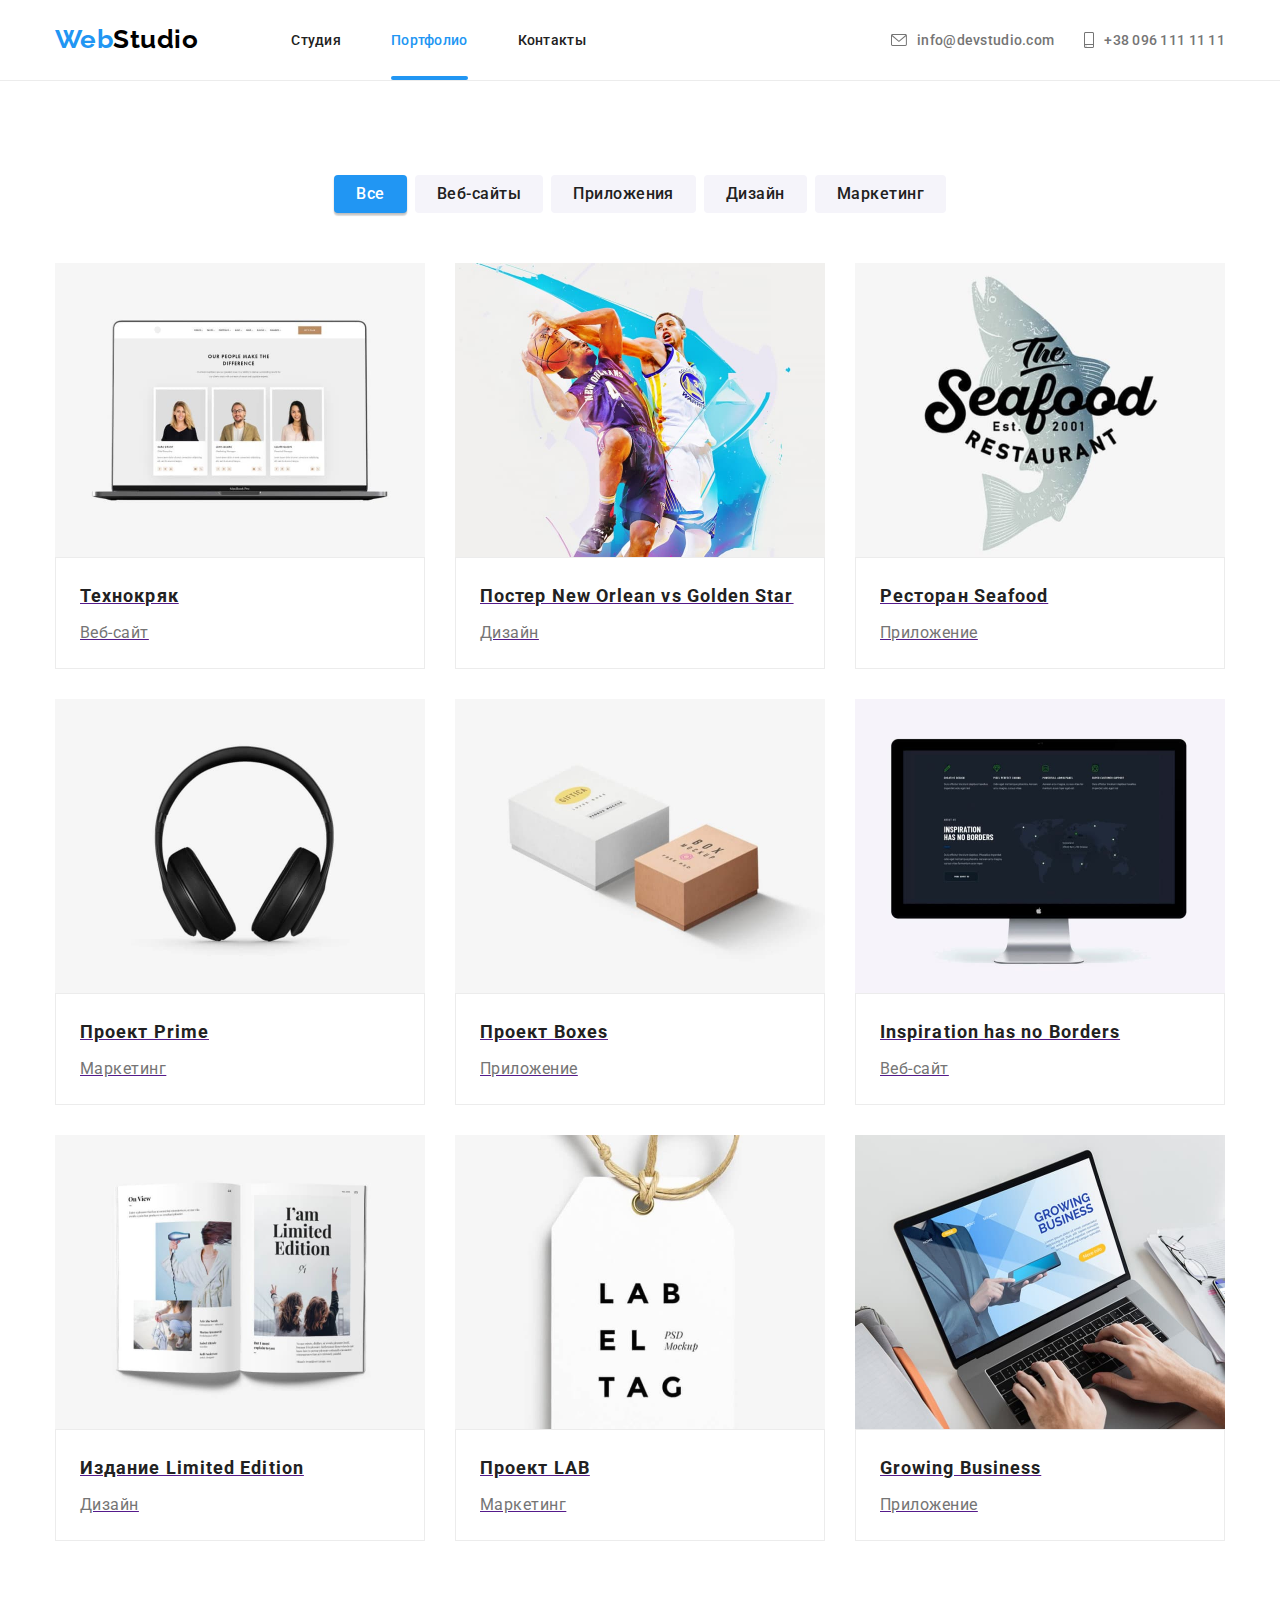
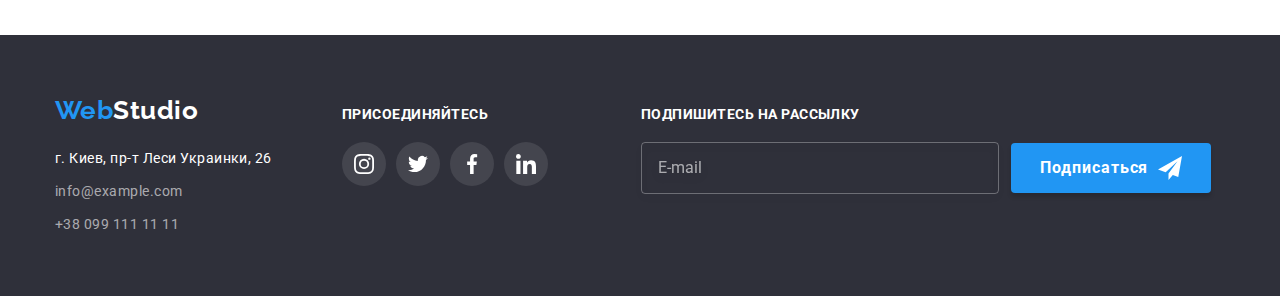
==== portfolio.html @ 633beff5 "HW7" ====
<!DOCTYPE html>
<html lang="ru">
  <head>
    <meta charset="UTF-8" />
    <meta http-equiv="X-UA-Compatible" content="IE=edge" />
    <meta name="viewport" content="width=device-width, initial-scale=1.0" />
    <title>Портфолио</title>
    <link rel="preconnect" href="https://fonts.googleapis.com" />
    <link rel="preconnect" href="https://fonts.gstatic.com" crossorigin />
    <link
      href="https://fonts.googleapis.com/css2?family=Raleway:wght@700&family=Roboto:wght@400;500;700;900&display=swap"
      rel="stylesheet"
    />
    <!-- <link
      rel="stylesheet"
      href="https://cdnjs.cloudflare.com/ajax/libs/modern-normalize/1.1.0/modern-normalize.min.css"
    /> -->
    <link rel="stylesheet" href="./css/portfolio.min.css" />
  </head>
  <body>
    <!-- Logo + Navigate + Contacts-->
    <header class="header">
      <div class="container header__container">
        <a class="logo header__logo" href="./index.html"
          ><span class="logo__label">Web</span
          ><span class="logo__label logo__label--black-theme">Studio</span></a
        >
        <nav class="nav">
          <ul class="nav__list">
            <li class="nav__item">
              <a class="nav__link" href="./index.html">Студия</a>
            </li>
            <li class="nav__item">
              <a class="nav__link nav__link--current" href="./portfolio.html">Портфолио</a>
            </li>
            <li class="nav__item">
              <a class="nav__link" href="">Контакты</a>
            </li>
          </ul>
        </nav>
        <ul class="header-contacts">
          <li class="header-contacts__item">
            <a class="header-contacts__link" href="mailto:info@devstudio.com"
              ><svg class="header-contacts__icon" width="16" height="12">
                <use href="./images/icons.svg#icon-envelope"></use>
              </svg>
              info@devstudio.com</a
            >
          </li>
          <li class="header-contacts__item">
            <a class="header-contacts__link" href="tel:+380961111111"
              ><svg class="header-contacts__icon" width="10" height="16">
                <use href="./images/icons.svg#icon-smartphone"></use></svg
              >+38 096 111 11 11</a
            >
          </li>
        </ul>
      </div>
    </header>
    <!-- Main content -->
    <main>
      <section class="section">
        <div class="container">
          <ul class="site-nav">
            <li>
              <button type="button" class="site-nav__button site-nav__button--active">Все</button>
            </li>
            <li>
              <button type="button" class="site-nav__button">Веб-сайты</button>
            </li>
            <li>
              <button type="button" class="site-nav__button">Приложения</button>
            </li>
            <li>
              <button type="button" class="site-nav__button">Дизайн</button>
            </li>
            <li>
              <button type="button" class="site-nav__button">Маркетинг</button>
            </li>
          </ul>
          <h1 class="title visually-hidden">Наши проекты</h1>
          <ul class="project">
            <li class="project__item">
              <a href="" class="link">
                <div class="project__box">
                  <img
                    class="project__img"
                    src="./images/portfolio1.jpg"
                    alt="Технокряк"
                    width="370"
                  />
                  <div class="project__overlay">
                    <p class="project__overlay-text">
                      Ресурс предлагает комплексные предложения с разным уровнем функционала и
                      сервисов. Все это позволит&nbsp;посетителю получить исчерпывающие сведения
                      о&nbsp;компании&nbsp;или&nbsp;частном лице.
                    </p>
                  </div>
                </div>
                <div class="project__container">
                  <h2 class="project__title">Технокряк</h2>
                  <p class="project__text">Веб-сайт</p>
                </div>
              </a>
            </li>
            <li class="project__item">
              <a href="" class="link">
                <div class="project__box">
                  <img
                    class="project__img"
                    src="./images/portfolio2.jpg"
                    alt="New Orlean vs Golden Star"
                    width="370"
                  />
                  <div class="project__overlay">
                    <p class="project__overlay-text">
                      Ресурс предлагает комплексные предложения с разным уровнем функционала и
                      сервисов. Все это позволит&nbsp;посетителю получить исчерпывающие сведения
                      о&nbsp;компании&nbsp;или&nbsp;частном лице.
                    </p>
                  </div>
                </div>
                <div class="project__container">
                  <h2 class="project__title">Постер New Orlean vs Golden Star</h2>
                  <p class="project__text">Дизайн</p>
                </div>
              </a>
            </li>
            <li class="project__item">
              <a href="" class="link">
                <div class="project__box">
                  <img
                    class="project__img"
                    src="./images/portfolio3.jpg"
                    alt="Ресторан Seafood"
                    width="370"
                  />
                  <div class="project__overlay">
                    <p class="project__overlay-text">
                      Ресурс предлагает комплексные предложения с разным уровнем функционала и
                      сервисов. Все это позволит&nbsp;посетителю получить исчерпывающие сведения
                      о&nbsp;компании&nbsp;или&nbsp;частном лице.
                    </p>
                  </div>
                </div>
                <div class="project__container">
                  <h2 class="project__title">Ресторан Seafood</h2>
                  <p class="project__text">Приложение</p>
                </div>
              </a>
            </li>
            <li class="project__item">
              <a href="" class="link">
                <div class="project__box">
                  <img
                    class="project__img"
                    src="./images/portfolio4.jpg"
                    alt="Проект Prime"
                    width="370"
                  />
                  <div class="project__overlay">
                    <p class="project__overlay-text">
                      Ресурс предлагает комплексные предложения с разным уровнем функционала и
                      сервисов. Все это позволит&nbsp;посетителю получить исчерпывающие сведения
                      о&nbsp;компании&nbsp;или&nbsp;частном лице.
                    </p>
                  </div>
                </div>
                <div class="project__container">
                  <h2 class="project__title">Проект Prime</h2>
                  <p class="project__text">Маркетинг</p>
                </div>
              </a>
            </li>
            <li class="project__item">
              <a href="" class="link">
                <div class="project__box">
                  <img
                    class="project__img"
                    src="./images/portfolio5.jpg"
                    alt="Проект Boxes"
                    width="370"
                  />
                  <div class="project__overlay">
                    <p class="project__overlay-text">
                      Ресурс предлагает комплексные предложения с разным уровнем функционала и
                      сервисов. Все это позволит&nbsp;посетителю получить исчерпывающие сведения
                      о&nbsp;компании&nbsp;или&nbsp;частном лице.
                    </p>
                  </div>
                </div>
                <div class="project__container">
                  <h2 class="project__title">Проект Boxes</h2>
                  <p class="project__text">Приложение</p>
                </div>
              </a>
            </li>
            <li class="project__item">
              <a href="" class="link">
                <div class="project__box">
                  <img
                    class="project__img"
                    src="./images/portfolio6.jpg"
                    alt="Вдохновение не имеет границ"
                    width="370"
                  />
                  <div class="project__overlay">
                    <p class="project__overlay-text">
                      Ресурс предлагает комплексные предложения с разным уровнем функционала и
                      сервисов. Все это позволит&nbsp;посетителю получить исчерпывающие сведения
                      о&nbsp;компании&nbsp;или&nbsp;частном лице.
                    </p>
                  </div>
                </div>
                <div class="project__container">
                  <h2 class="project__title">Inspiration has no Borders</h2>
                  <p class="project__text">Веб-сайт</p>
                </div>
              </a>
            </li>
            <li class="project__item">
              <a href="" class="link">
                <div class="project__box">
                  <img
                    class="project__img"
                    src="./images/portfolio7.jpg"
                    alt="Издание Limited Edition"
                    width="370"
                  />
                  <div class="project__overlay">
                    <p class="project__overlay-text">
                      Ресурс предлагает комплексные предложения с разным уровнем функционала и
                      сервисов. Все это позволит&nbsp;посетителю получить исчерпывающие сведения
                      о&nbsp;компании&nbsp;или&nbsp;частном лице.
                    </p>
                  </div>
                </div>
                <div class="project__container">
                  <h2 class="project__title">Издание Limited Edition</h2>
                  <p class="project__text">Дизайн</p>
                </div>
              </a>
            </li>
            <li class="project__item">
              <a href="" class="link">
                <div class="project__box">
                  <img
                    class="project__img"
                    src="./images/portfolio8.jpg"
                    alt="Проект LAB"
                    width="370"
                  />
                  <div class="project__overlay">
                    <p class="project__overlay-text">
                      Ресурс предлагает комплексные предложения с разным уровнем функционала и
                      сервисов. Все это позволит&nbsp;посетителю получить исчерпывающие сведения
                      о&nbsp;компании&nbsp;или&nbsp;частном лице.
                    </p>
                  </div>
                </div>
                <div class="project__container">
                  <h2 class="project__title">Проект LAB</h2>
                  <p class="project__text">Маркетинг</p>
                </div>
              </a>
            </li>
            <li class="project__item">
              <a href="" class="link">
                <div class="project__box">
                  <img
                    class="project__img"
                    src="./images/portfolio9.jpg"
                    alt="Растущий бизнес"
                    width="370"
                  />
                  <div class="project__overlay">
                    <p class="project__overlay-text">
                      Ресурс предлагает комплексные предложения с разным уровнем функционала и
                      сервисов. Все это позволит&nbsp;посетителю получить исчерпывающие сведения
                      о&nbsp;компании&nbsp;или&nbsp;частном лице.
                    </p>
                  </div>
                </div>
                <div class="project__container">
                  <h2 class="project__title">Growing Business</h2>
                  <p class="project__text">Приложение</p>
                </div>
              </a>
            </li>
          </ul>
        </div>
      </section>
    </main>
    <!-- Footer -->
    <footer class="footer">
      <div class="container footer__container">
        <div class="footer-contacts">
          <a class="logo footer__logo" href="./index.html"
            ><span class="logo__label">Web</span
            ><span class="logo__label logo__label--white-theme">Studio</span></a
          >
          <address class="address">
            <p class="address__post">г. Киев, пр-т Леси Украинки, 26</p>
            <a class="address__email" href="mailto:info@example.com">info@example.com</a>
            <a class="address__tel" href="tel:+380991111111">+38 099 111 11 11</a>
          </address>
        </div>
        <div class="subscribe">
          <strong class="footer-join-title">присоединяйтесь</strong>
          <ul class="socials-list">
            <li class="socials-list__item">
              <a
                class="socials-list__link socials-list__link--gray"
                href=""
                target="_blank"
                rel="noopener noreferrer"
              >
                <svg class="socials-list__icon socials-list__icon--white" width="20" height="20">
                  <use href="./images/icons.svg#icon-instagram"></use>
                </svg>
              </a>
            </li>
            <li class="socials-list__item">
              <a
                class="socials-list__link socials-list__link--gray"
                href=""
                target="_blank"
                rel="noopener noreferrer"
              >
                <svg class="socials-list__icon socials-list__icon--white" width="20" height="20">
                  <use href="./images/icons.svg#icon-twitter"></use>
                </svg>
              </a>
            </li>
            <li class="socials-list__item">
              <a
                class="socials-list__link socials-list__link--gray"
                href=""
                target="_blank"
                rel="noopener noreferrer"
              >
                <svg class="socials-list__icon socials-list__icon--white" width="20" height="20">
                  <use href="./images/icons.svg#icon-facebook"></use>
                </svg>
              </a>
            </li>
            <li class="socials-list__item">
              <a
                class="socials-list__link socials-list__link--gray"
                href=""
                target="_blank"
                rel="noopener noreferrer"
              >
                <svg class="socials-list__icon socials-list__icon--white" width="20" height="20">
                  <use href="./images/icons.svg#icon-linkedin"></use>
                </svg>
              </a>
            </li>
          </ul>
        </div>
        <div class="subscription">
          <strong class="footer-join-title">Подпишитесь на рассылку</strong>
          <form class="join-form">
            <div class="join-form__box">
              <label class="visually-hidden" for="email">Почта</label>
              <input
                class="join-form__input"
                type="email"
                name="email"
                id="email"
                placeholder="E-mail"
              />
              <button class="join-form__button" type="submit">
                Подписаться
                <svg class="join-form__icon" width="24" height="24">
                  <use href="./images/icons.svg#icon-send"></use>
                </svg>
              </button>
            </div>
          </form>
        </div>
      </div>
    </footer>
  </body>
</html>
---- css/portfolio.min.css ----
.visually-hidden{position:absolute;white-space:nowrap;width:1px;height:1px;overflow:hidden;border:0;padding:0;clip:rect(0 0 0 0);-webkit-clip-path:inset(50%);clip-path:inset(50%);margin:-1px}.join-form__button{min-width:200px;min-height:50px;border-radius:4px;background-color:#2196f3;-webkit-box-shadow:0px 4px 4px rgba(0,0,0,.15);box-shadow:0px 4px 4px rgba(0,0,0,.15);border:none;cursor:pointer;font-family:inherit;font-weight:700;font-size:16px;line-height:1.875;letter-spacing:.06em;color:#fff;text-align:center;-webkit-transition:background-color 250ms cubic-bezier(0.4, 0, 0.2, 1);transition:background-color 250ms cubic-bezier(0.4, 0, 0.2, 1)}.join-form__button:hover,.join-form__button:focus{background-color:#188ce8}.project,.site-nav,.header-contacts,.nav__list,.socials-list{list-style:none;display:-webkit-box;display:-ms-flexbox;display:flex}.address__tel,.address__email,.header-contacts__link,.nav__link,.socials-list__link{text-decoration:none;display:block;color:inherit}.project__img{display:block}/*! modern-normalize v1.1.0 | MIT License | https://github.com/sindresorhus/modern-normalize */*,::before,::after{-webkit-box-sizing:border-box;box-sizing:border-box}html{line-height:1.15;-webkit-text-size-adjust:100%;-moz-tab-size:4;-o-tab-size:4;tab-size:4}body{margin:0;font-family:system-ui,-apple-system,"Segoe UI",Roboto,Helvetica,Arial,sans-serif,"Apple Color Emoji","Segoe UI Emoji"}hr{height:0;color:inherit}abbr[title]{-webkit-text-decoration:underline dotted;text-decoration:underline dotted}b,strong{font-weight:bolder}code,kbd,samp,pre{font-family:ui-monospace,SFMono-Regular,Consolas,"Liberation Mono",Menlo,monospace;font-size:1em}small{font-size:80%}sub,sup{font-size:75%;line-height:0;position:relative;vertical-align:baseline}sub{bottom:-0.25em}sup{top:-0.5em}table{text-indent:0;border-color:inherit}button,input,optgroup,select,textarea{font-family:inherit;font-size:100%;line-height:1.15;margin:0}button,select{text-transform:none}button,[type=button],[type=reset],[type=submit]{-webkit-appearance:button}::-moz-focus-inner{border-style:none;padding:0}:-moz-focusring{outline:1px dotted ButtonText}:-moz-ui-invalid{box-shadow:none}legend{padding:0}progress{vertical-align:baseline}::-webkit-inner-spin-button,::-webkit-outer-spin-button{height:auto}[type=search]{-webkit-appearance:textfield;outline-offset:-2px}::-webkit-search-decoration{-webkit-appearance:none}::-webkit-file-upload-button{-webkit-appearance:button;font:inherit}summary{display:list-item}body{font-family:"Roboto",sans-serif;color:#757575;background-color:#fff;letter-spacing:.03em}.section{padding-top:94px;padding-bottom:94px}.section-title{margin-bottom:50px;font-weight:700;font-size:36px;line-height:1.1666666667;color:#212121;text-align:center}.no-scroll{overflow:hidden}.container{width:1200px;padding-left:15px;padding-right:15px;margin-left:auto;margin-right:auto}h1,h2,h3,h4,h5,h6,p,ul{margin:0;padding:0}.logo{text-decoration:none;font-family:"Raleway";font-weight:700;font-size:26px;line-height:1.1923076923}.header__logo{display:block;margin-right:93px;padding-top:24px;padding-bottom:25px}.logo__label{color:#2196f3}.logo__label--black-theme{color:#000}.logo__label--white-theme{color:#fff}.footer__logo{display:inline-block;margin-bottom:20px}.socials-list{gap:10px}.socials-list__item{cursor:pointer;-ms-flex-preferred-size:calc((100% - 30px)/4);flex-basis:calc((100% - 30px)/4)}.socials-list__link{height:44px;width:44px;display:-webkit-inline-box;display:-ms-inline-flexbox;display:inline-flex;-webkit-box-align:center;-ms-flex-align:center;align-items:center;-webkit-box-pack:center;-ms-flex-pack:center;justify-content:center;border-radius:50%;-webkit-transition:background-color 250ms cubic-bezier(0.4, 0, 0.2, 1);transition:background-color 250ms cubic-bezier(0.4, 0, 0.2, 1)}.socials-list__link--gray{background-color:rgba(255,255,255,.1)}.socials-list__link:hover,.socials-list__link:focus{background-color:#2196f3}.socials-list__icon{-webkit-transition:color 250ms cubic-bezier(0.4, 0, 0.2, 1);transition:color 250ms cubic-bezier(0.4, 0, 0.2, 1)}.socials-list__icon--grey{fill:#afb1b8}.socials-list__icon--white{fill:#fff}.socials-list__link:hover .socials-list__icon,.socials-list__link:focus .socials-list__icon{fill:#fff}.header{border-bottom:1px solid #ececec}.header__container{display:-webkit-box;display:-ms-flexbox;display:flex;-webkit-box-align:center;-ms-flex-align:center;align-items:center}.header-cont-list{display:-webkit-box;display:-ms-flexbox;display:flex;-webkit-box-align:center;-ms-flex-align:center;align-items:center}.nav,.header-contacts{-webkit-box-align:center;-ms-flex-align:center;align-items:center}.nav__list{-ms-flex-wrap:wrap;flex-wrap:wrap;gap:50px}.header-contacts{margin-left:auto;-ms-flex-wrap:wrap;flex-wrap:wrap;gap:30px}.nav__link{padding-top:32px;padding-bottom:32px;font-weight:500;font-size:14px;line-height:1.1428571429;letter-spacing:.02em;color:#212121;-webkit-transition:color 250ms cubic-bezier(0.4, 0, 0.2, 1);transition:color 250ms cubic-bezier(0.4, 0, 0.2, 1)}.nav__link:hover,.nav__link:focus{color:#2196f3}.nav__link--current{position:relative;color:#2196f3}.nav__link--current::after{position:absolute;left:0;bottom:0;content:"";display:block;width:100%;height:4px;border-radius:2px;background-color:#2196f3}.header-contacts__link{display:-webkit-inline-box;display:-ms-inline-flexbox;display:inline-flex;-webkit-box-align:center;-ms-flex-align:center;align-items:center;padding-top:32px;padding-bottom:32px;font-weight:500;font-size:14px;line-height:1.1428571429;letter-spacing:.02em;color:#757575;-webkit-transition:color 250ms cubic-bezier(0.4, 0, 0.2, 1);transition:color 250ms cubic-bezier(0.4, 0, 0.2, 1)}.header-contacts__link:hover,.header-contacts__link:focus{color:#2196f3}.header-contacts__icon{fill:currentColor;margin-right:10px}.site-nav{margin-bottom:50px;-webkit-box-pack:center;-ms-flex-pack:center;justify-content:center;-ms-flex-wrap:wrap;flex-wrap:wrap;gap:8px}.site-nav__button{background-color:#f5f4fa;color:#212121;border-radius:4px;font-family:inherit;cursor:pointer;display:inline-block;border-radius:4px;padding:6px 22px;min-width:73px;border:none;font-style:normal;font-weight:500;font-size:16px;line-height:1.625;letter-spacing:.03em;text-align:center;-webkit-transition:color 250ms cubic-bezier(0.4, 0, 0.2, 1),background-color 250ms cubic-bezier(0.4, 0, 0.2, 1),-webkit-box-shadow 250ms cubic-bezier(0.4, 0, 0.2, 1);transition:color 250ms cubic-bezier(0.4, 0, 0.2, 1),background-color 250ms cubic-bezier(0.4, 0, 0.2, 1),-webkit-box-shadow 250ms cubic-bezier(0.4, 0, 0.2, 1);transition:color 250ms cubic-bezier(0.4, 0, 0.2, 1),background-color 250ms cubic-bezier(0.4, 0, 0.2, 1),box-shadow 250ms cubic-bezier(0.4, 0, 0.2, 1);transition:color 250ms cubic-bezier(0.4, 0, 0.2, 1),background-color 250ms cubic-bezier(0.4, 0, 0.2, 1),box-shadow 250ms cubic-bezier(0.4, 0, 0.2, 1),-webkit-box-shadow 250ms cubic-bezier(0.4, 0, 0.2, 1)}.site-nav__button:hover,.site-nav__button:focus,.site-nav__button--active{background-color:#2196f3;color:#fff;-webkit-box-shadow:0px 3px 1px rgba(0,0,0,.1),0px 1px 2px rgba(0,0,0,.08),0px 2px 2px rgba(0,0,0,.12);box-shadow:0px 3px 1px rgba(0,0,0,.1),0px 1px 2px rgba(0,0,0,.08),0px 2px 2px rgba(0,0,0,.12);border-radius:4px}.project{-ms-flex-wrap:wrap;flex-wrap:wrap;gap:30px}.project__item{-ms-flex-preferred-size:calc((100% - 60px)/3);flex-basis:calc((100% - 60px)/3);-webkit-transition:-webkit-box-shadow 250ms cubic-bezier(0.4, 0, 0.2, 1);transition:-webkit-box-shadow 250ms cubic-bezier(0.4, 0, 0.2, 1);transition:box-shadow 250ms cubic-bezier(0.4, 0, 0.2, 1);transition:box-shadow 250ms cubic-bezier(0.4, 0, 0.2, 1), -webkit-box-shadow 250ms cubic-bezier(0.4, 0, 0.2, 1)}.project__item:hover{outline:1px solid #eee;-webkit-box-shadow:0px 1px 1px rgba(0,0,0,.12),0px 4px 4px rgba(0,0,0,.06),1px 4px 6px rgba(0,0,0,.16);box-shadow:0px 1px 1px rgba(0,0,0,.12),0px 4px 4px rgba(0,0,0,.06),1px 4px 6px rgba(0,0,0,.16)}.project__title{margin-bottom:4px;color:#212121;font-weight:700;font-size:18px;line-height:2;letter-spacing:.06em}.project__text{color:#757575;font-size:16px;line-height:1.875}.project__container{border:1px solid #ececec;padding:20px 24px}.project__overlay-text{padding:24px;font-style:normal;font-size:18px;line-height:1.5555555556;color:#fff}.project__box{position:relative}.project__overlay{position:absolute;bottom:0;left:0;width:100%;height:100%;display:-webkit-box;display:-ms-flexbox;display:flex;-webkit-box-pack:center;-ms-flex-pack:center;justify-content:center;-webkit-box-align:center;-ms-flex-align:center;align-items:center;background-color:rgba(33,150,243,.9);-webkit-transform:translateY(100%);transform:translateY(100%);opacity:0;-webkit-transition:opacity 250ms cubic-bezier(0.4, 0, 0.2, 1),-webkit-transform 250ms cubic-bezier(0.4, 0, 0.2, 1);transition:opacity 250ms cubic-bezier(0.4, 0, 0.2, 1),-webkit-transform 250ms cubic-bezier(0.4, 0, 0.2, 1);transition:transform 250ms cubic-bezier(0.4, 0, 0.2, 1),opacity 250ms cubic-bezier(0.4, 0, 0.2, 1);transition:transform 250ms cubic-bezier(0.4, 0, 0.2, 1),opacity 250ms cubic-bezier(0.4, 0, 0.2, 1),-webkit-transform 250ms cubic-bezier(0.4, 0, 0.2, 1)}.project__item:hover .project__overlay{-webkit-transform:translateY(0);transform:translateY(0);opacity:1}.project__box{overflow:hidden}.footer{padding:60px 0;background:#2f303a}.footer__container{display:-webkit-box;display:-ms-flexbox;display:flex;-webkit-box-align:baseline;-ms-flex-align:baseline;align-items:baseline}.address__post{display:inline-block;margin-bottom:9px;font-style:normal;font-weight:400;font-size:14px;line-height:1.7142857143;color:#fff}.address__email{margin-bottom:9px;font-style:normal;font-weight:400;font-size:14px;line-height:1.7142857143;color:rgba(255,255,255,.6);-webkit-transition:color 250ms cubic-bezier(0.4, 0, 0.2, 1);transition:color 250ms cubic-bezier(0.4, 0, 0.2, 1)}.address__email:hover,.address__email:focus{color:#fff}.address__tel{font-style:normal;font-weight:400;font-size:14px;line-height:1.7142857143;color:rgba(255,255,255,.6);-webkit-transition:color 250ms cubic-bezier(0.4, 0, 0.2, 1);transition:color 250ms cubic-bezier(0.4, 0, 0.2, 1)}.address__tel:hover,.address__tel:focus{color:#fff}.subscribe{margin-left:70px}.subscription{margin-left:93px}.footer-join-title{display:inline-block;margin-bottom:20px;font-size:14px;line-height:1.1428571429;font-weight:700;color:#fff;text-transform:uppercase}.join-form__box{display:-webkit-box;display:-ms-flexbox;display:flex;-webkit-box-align:center;-ms-flex-align:center;align-items:center}.join-form__input{margin:0;padding:0;padding-top:15px;padding-bottom:15px;padding-left:16px;min-width:358px;min-height:50px;font-weight:400;font-size:16px;line-height:1.25;color:rgba(255,255,255,.6);background-color:rgba(0,0,0,0);border:1px solid rgba(255,255,255,.3);-webkit-filter:drop-shadow(0px 4px 4px rgba(0, 0, 0, 0.15));filter:drop-shadow(0px 4px 4px rgba(0, 0, 0, 0.15));border-radius:4px;-webkit-transition:border-color 250ms cubic-bezier(0.4, 0, 0.2, 1);transition:border-color 250ms cubic-bezier(0.4, 0, 0.2, 1);outline:rgba(0,0,0,0)}.join-form__input::-webkit-input-placeholder{font-weight:400;font-size:16px;line-height:1.25;color:rgba(255,255,255,.6)}.join-form__input::-moz-placeholder{font-weight:400;font-size:16px;line-height:1.25;color:rgba(255,255,255,.6)}.join-form__input:-ms-input-placeholder{font-weight:400;font-size:16px;line-height:1.25;color:rgba(255,255,255,.6)}.join-form__input::-ms-input-placeholder{font-weight:400;font-size:16px;line-height:1.25;color:rgba(255,255,255,.6)}.join-form__input::placeholder{font-weight:400;font-size:16px;line-height:1.25;color:rgba(255,255,255,.6)}.join-form__input:hover,.join-form__input:focus{border-color:#2196f3}.join-form__button{display:-webkit-box;display:-ms-flexbox;display:flex;-webkit-box-align:center;-ms-flex-align:center;align-items:center;padding:0;margin:0;padding:10px 28px 10px 29px;margin-left:12px}.join-form__icon{fill:currentColor;margin-left:10px}/*# sourceMappingURL=portfolio.min.css.map */
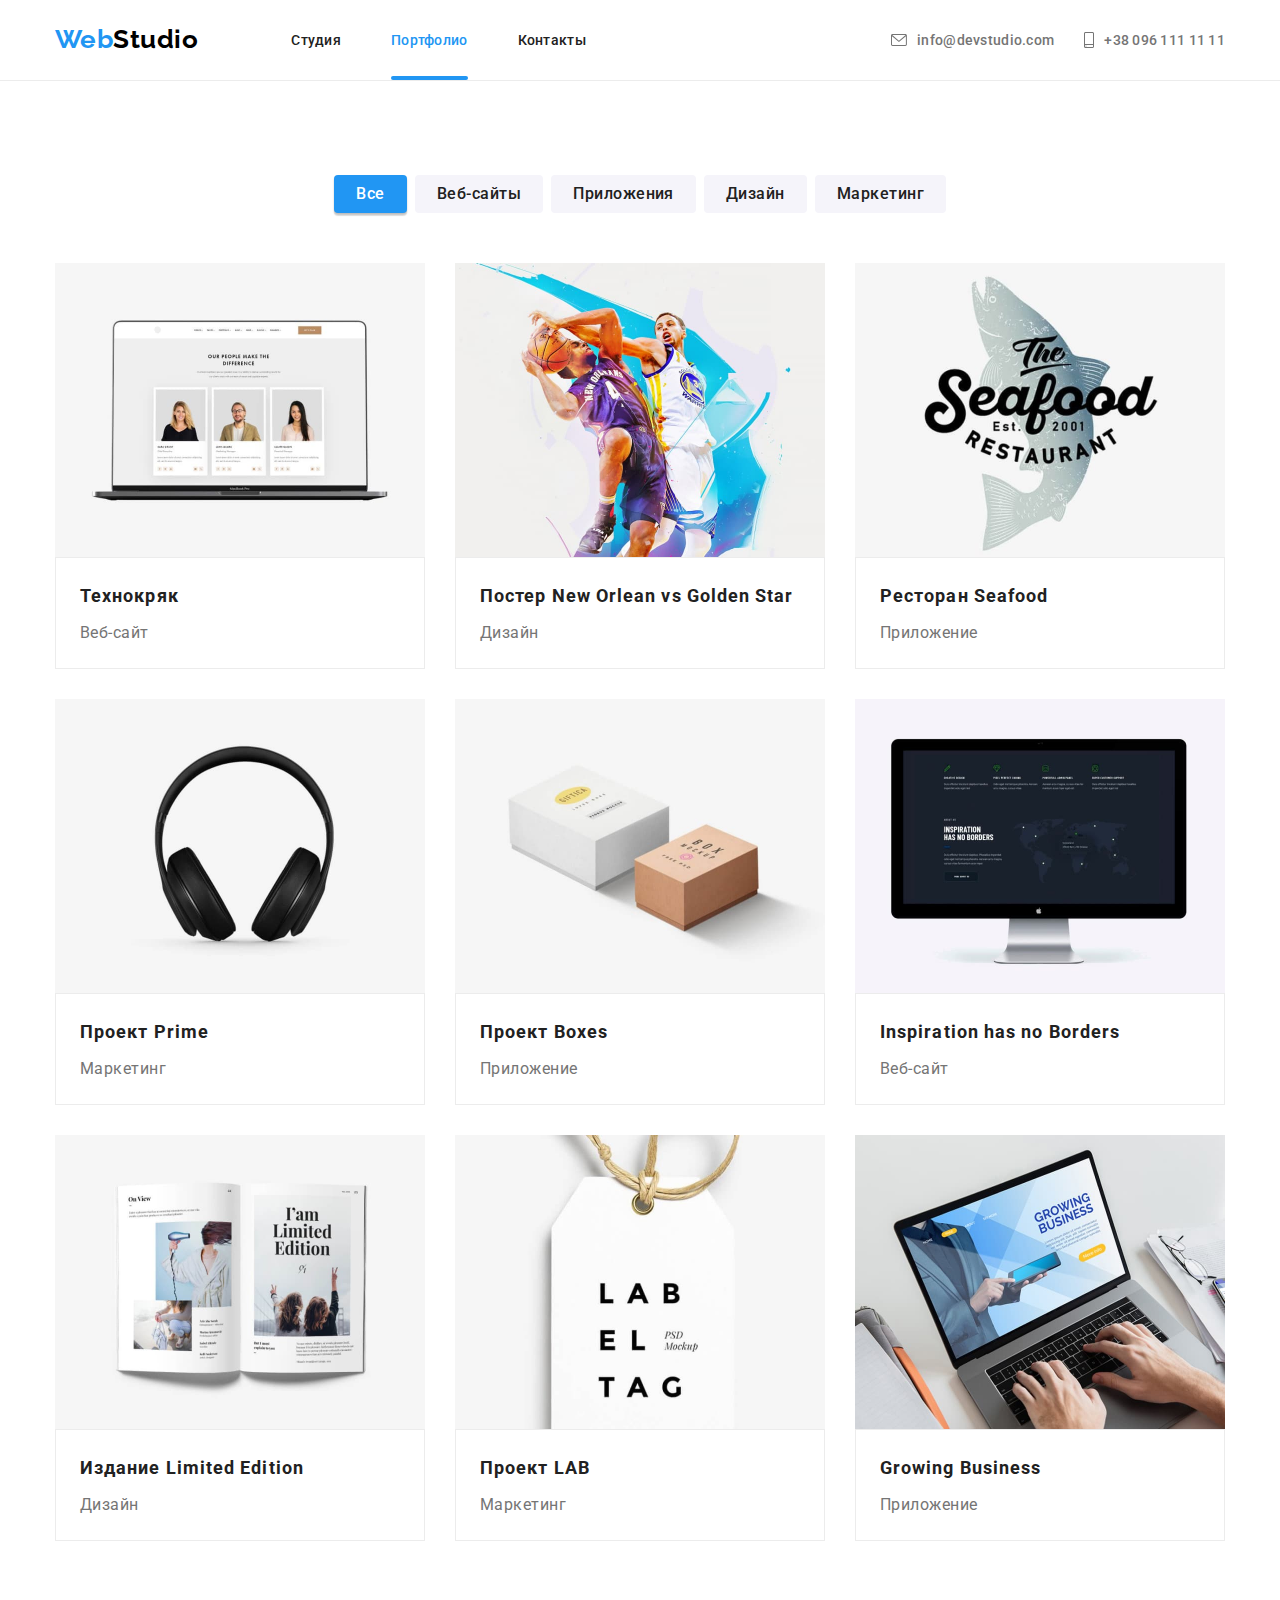
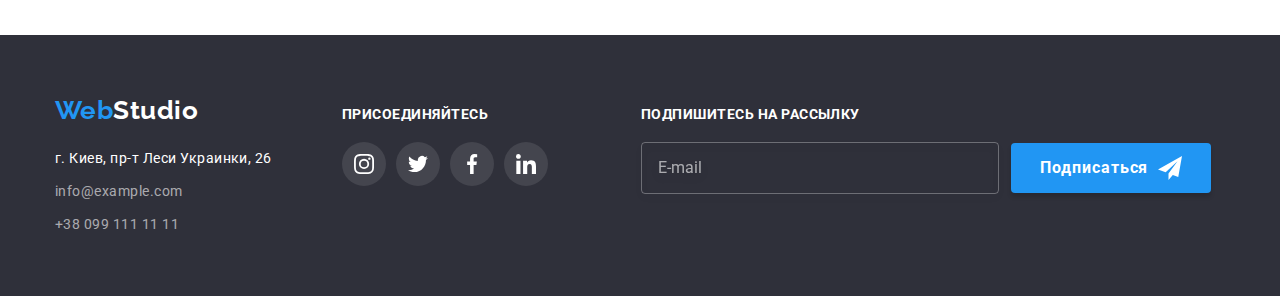
==== commit 6429974d: "HW7" ====
--- a/portfolio.html
+++ b/portfolio.html
@@ -81,7 +81,7 @@
           <h1 class="title visually-hidden">Наши проекты</h1>
           <ul class="project">
             <li class="project__item">
-              <a href="" class="link">
+              <a href="" class="project__link">
                 <div class="project__box">
                   <img
                     class="project__img"
@@ -104,7 +104,7 @@
               </a>
             </li>
             <li class="project__item">
-              <a href="" class="link">
+              <a href="" class="project__link">
                 <div class="project__box">
                   <img
                     class="project__img"
@@ -127,7 +127,7 @@
               </a>
             </li>
             <li class="project__item">
-              <a href="" class="link">
+              <a href="" class="project__link">
                 <div class="project__box">
                   <img
                     class="project__img"
@@ -150,7 +150,7 @@
               </a>
             </li>
             <li class="project__item">
-              <a href="" class="link">
+              <a href="" class="project__link">
                 <div class="project__box">
                   <img
                     class="project__img"
@@ -173,7 +173,7 @@
               </a>
             </li>
             <li class="project__item">
-              <a href="" class="link">
+              <a href="" class="project__link">
                 <div class="project__box">
                   <img
                     class="project__img"
@@ -196,7 +196,7 @@
               </a>
             </li>
             <li class="project__item">
-              <a href="" class="link">
+              <a href="" class="project__link">
                 <div class="project__box">
                   <img
                     class="project__img"
@@ -219,7 +219,7 @@
               </a>
             </li>
             <li class="project__item">
-              <a href="" class="link">
+              <a href="" class="project__link">
                 <div class="project__box">
                   <img
                     class="project__img"
@@ -242,7 +242,7 @@
               </a>
             </li>
             <li class="project__item">
-              <a href="" class="link">
+              <a href="" class="project__link">
                 <div class="project__box">
                   <img
                     class="project__img"
@@ -265,7 +265,7 @@
               </a>
             </li>
             <li class="project__item">
-              <a href="" class="link">
+              <a href="" class="project__link">
                 <div class="project__box">
                   <img
                     class="project__img"
--- a/css/portfolio.min.css
+++ b/css/portfolio.min.css
@@ -1 +1 @@
-.visually-hidden{position:absolute;white-space:nowrap;width:1px;height:1px;overflow:hidden;border:0;padding:0;clip:rect(0 0 0 0);-webkit-clip-path:inset(50%);clip-path:inset(50%);margin:-1px}.join-form__button{min-width:200px;min-height:50px;border-radius:4px;background-color:#2196f3;-webkit-box-shadow:0px 4px 4px rgba(0,0,0,.15);box-shadow:0px 4px 4px rgba(0,0,0,.15);border:none;cursor:pointer;font-family:inherit;font-weight:700;font-size:16px;line-height:1.875;letter-spacing:.06em;color:#fff;text-align:center;-webkit-transition:background-color 250ms cubic-bezier(0.4, 0, 0.2, 1);transition:background-color 250ms cubic-bezier(0.4, 0, 0.2, 1)}.join-form__button:hover,.join-form__button:focus{background-color:#188ce8}.project,.site-nav,.header-contacts,.nav__list,.socials-list{list-style:none;display:-webkit-box;display:-ms-flexbox;display:flex}.address__tel,.address__email,.header-contacts__link,.nav__link,.socials-list__link{text-decoration:none;display:block;color:inherit}.project__img{display:block}/*! modern-normalize v1.1.0 | MIT License | https://github.com/sindresorhus/modern-normalize */*,::before,::after{-webkit-box-sizing:border-box;box-sizing:border-box}html{line-height:1.15;-webkit-text-size-adjust:100%;-moz-tab-size:4;-o-tab-size:4;tab-size:4}body{margin:0;font-family:system-ui,-apple-system,"Segoe UI",Roboto,Helvetica,Arial,sans-serif,"Apple Color Emoji","Segoe UI Emoji"}hr{height:0;color:inherit}abbr[title]{-webkit-text-decoration:underline dotted;text-decoration:underline dotted}b,strong{font-weight:bolder}code,kbd,samp,pre{font-family:ui-monospace,SFMono-Regular,Consolas,"Liberation Mono",Menlo,monospace;font-size:1em}small{font-size:80%}sub,sup{font-size:75%;line-height:0;position:relative;vertical-align:baseline}sub{bottom:-0.25em}sup{top:-0.5em}table{text-indent:0;border-color:inherit}button,input,optgroup,select,textarea{font-family:inherit;font-size:100%;line-height:1.15;margin:0}button,select{text-transform:none}button,[type=button],[type=reset],[type=submit]{-webkit-appearance:button}::-moz-focus-inner{border-style:none;padding:0}:-moz-focusring{outline:1px dotted ButtonText}:-moz-ui-invalid{box-shadow:none}legend{padding:0}progress{vertical-align:baseline}::-webkit-inner-spin-button,::-webkit-outer-spin-button{height:auto}[type=search]{-webkit-appearance:textfield;outline-offset:-2px}::-webkit-search-decoration{-webkit-appearance:none}::-webkit-file-upload-button{-webkit-appearance:button;font:inherit}summary{display:list-item}body{font-family:"Roboto",sans-serif;color:#757575;background-color:#fff;letter-spacing:.03em}.section{padding-top:94px;padding-bottom:94px}.section-title{margin-bottom:50px;font-weight:700;font-size:36px;line-height:1.1666666667;color:#212121;text-align:center}.no-scroll{overflow:hidden}.container{width:1200px;padding-left:15px;padding-right:15px;margin-left:auto;margin-right:auto}h1,h2,h3,h4,h5,h6,p,ul{margin:0;padding:0}.logo{text-decoration:none;font-family:"Raleway";font-weight:700;font-size:26px;line-height:1.1923076923}.header__logo{display:block;margin-right:93px;padding-top:24px;padding-bottom:25px}.logo__label{color:#2196f3}.logo__label--black-theme{color:#000}.logo__label--white-theme{color:#fff}.footer__logo{display:inline-block;margin-bottom:20px}.socials-list{gap:10px}.socials-list__item{cursor:pointer;-ms-flex-preferred-size:calc((100% - 30px)/4);flex-basis:calc((100% - 30px)/4)}.socials-list__link{height:44px;width:44px;display:-webkit-inline-box;display:-ms-inline-flexbox;display:inline-flex;-webkit-box-align:center;-ms-flex-align:center;align-items:center;-webkit-box-pack:center;-ms-flex-pack:center;justify-content:center;border-radius:50%;-webkit-transition:background-color 250ms cubic-bezier(0.4, 0, 0.2, 1);transition:background-color 250ms cubic-bezier(0.4, 0, 0.2, 1)}.socials-list__link--gray{background-color:rgba(255,255,255,.1)}.socials-list__link:hover,.socials-list__link:focus{background-color:#2196f3}.socials-list__icon{-webkit-transition:color 250ms cubic-bezier(0.4, 0, 0.2, 1);transition:color 250ms cubic-bezier(0.4, 0, 0.2, 1)}.socials-list__icon--grey{fill:#afb1b8}.socials-list__icon--white{fill:#fff}.socials-list__link:hover .socials-list__icon,.socials-list__link:focus .socials-list__icon{fill:#fff}.header{border-bottom:1px solid #ececec}.header__container{display:-webkit-box;display:-ms-flexbox;display:flex;-webkit-box-align:center;-ms-flex-align:center;align-items:center}.header-cont-list{display:-webkit-box;display:-ms-flexbox;display:flex;-webkit-box-align:center;-ms-flex-align:center;align-items:center}.nav,.header-contacts{-webkit-box-align:center;-ms-flex-align:center;align-items:center}.nav__list{-ms-flex-wrap:wrap;flex-wrap:wrap;gap:50px}.header-contacts{margin-left:auto;-ms-flex-wrap:wrap;flex-wrap:wrap;gap:30px}.nav__link{padding-top:32px;padding-bottom:32px;font-weight:500;font-size:14px;line-height:1.1428571429;letter-spacing:.02em;color:#212121;-webkit-transition:color 250ms cubic-bezier(0.4, 0, 0.2, 1);transition:color 250ms cubic-bezier(0.4, 0, 0.2, 1)}.nav__link:hover,.nav__link:focus{color:#2196f3}.nav__link--current{position:relative;color:#2196f3}.nav__link--current::after{position:absolute;left:0;bottom:0;content:"";display:block;width:100%;height:4px;border-radius:2px;background-color:#2196f3}.header-contacts__link{display:-webkit-inline-box;display:-ms-inline-flexbox;display:inline-flex;-webkit-box-align:center;-ms-flex-align:center;align-items:center;padding-top:32px;padding-bottom:32px;font-weight:500;font-size:14px;line-height:1.1428571429;letter-spacing:.02em;color:#757575;-webkit-transition:color 250ms cubic-bezier(0.4, 0, 0.2, 1);transition:color 250ms cubic-bezier(0.4, 0, 0.2, 1)}.header-contacts__link:hover,.header-contacts__link:focus{color:#2196f3}.header-contacts__icon{fill:currentColor;margin-right:10px}.site-nav{margin-bottom:50px;-webkit-box-pack:center;-ms-flex-pack:center;justify-content:center;-ms-flex-wrap:wrap;flex-wrap:wrap;gap:8px}.site-nav__button{background-color:#f5f4fa;color:#212121;border-radius:4px;font-family:inherit;cursor:pointer;display:inline-block;border-radius:4px;padding:6px 22px;min-width:73px;border:none;font-style:normal;font-weight:500;font-size:16px;line-height:1.625;letter-spacing:.03em;text-align:center;-webkit-transition:color 250ms cubic-bezier(0.4, 0, 0.2, 1),background-color 250ms cubic-bezier(0.4, 0, 0.2, 1),-webkit-box-shadow 250ms cubic-bezier(0.4, 0, 0.2, 1);transition:color 250ms cubic-bezier(0.4, 0, 0.2, 1),background-color 250ms cubic-bezier(0.4, 0, 0.2, 1),-webkit-box-shadow 250ms cubic-bezier(0.4, 0, 0.2, 1);transition:color 250ms cubic-bezier(0.4, 0, 0.2, 1),background-color 250ms cubic-bezier(0.4, 0, 0.2, 1),box-shadow 250ms cubic-bezier(0.4, 0, 0.2, 1);transition:color 250ms cubic-bezier(0.4, 0, 0.2, 1),background-color 250ms cubic-bezier(0.4, 0, 0.2, 1),box-shadow 250ms cubic-bezier(0.4, 0, 0.2, 1),-webkit-box-shadow 250ms cubic-bezier(0.4, 0, 0.2, 1)}.site-nav__button:hover,.site-nav__button:focus,.site-nav__button--active{background-color:#2196f3;color:#fff;-webkit-box-shadow:0px 3px 1px rgba(0,0,0,.1),0px 1px 2px rgba(0,0,0,.08),0px 2px 2px rgba(0,0,0,.12);box-shadow:0px 3px 1px rgba(0,0,0,.1),0px 1px 2px rgba(0,0,0,.08),0px 2px 2px rgba(0,0,0,.12);border-radius:4px}.project{-ms-flex-wrap:wrap;flex-wrap:wrap;gap:30px}.project__item{-ms-flex-preferred-size:calc((100% - 60px)/3);flex-basis:calc((100% - 60px)/3);-webkit-transition:-webkit-box-shadow 250ms cubic-bezier(0.4, 0, 0.2, 1);transition:-webkit-box-shadow 250ms cubic-bezier(0.4, 0, 0.2, 1);transition:box-shadow 250ms cubic-bezier(0.4, 0, 0.2, 1);transition:box-shadow 250ms cubic-bezier(0.4, 0, 0.2, 1), -webkit-box-shadow 250ms cubic-bezier(0.4, 0, 0.2, 1)}.project__item:hover{outline:1px solid #eee;-webkit-box-shadow:0px 1px 1px rgba(0,0,0,.12),0px 4px 4px rgba(0,0,0,.06),1px 4px 6px rgba(0,0,0,.16);box-shadow:0px 1px 1px rgba(0,0,0,.12),0px 4px 4px rgba(0,0,0,.06),1px 4px 6px rgba(0,0,0,.16)}.project__title{margin-bottom:4px;color:#212121;font-weight:700;font-size:18px;line-height:2;letter-spacing:.06em}.project__text{color:#757575;font-size:16px;line-height:1.875}.project__container{border:1px solid #ececec;padding:20px 24px}.project__overlay-text{padding:24px;font-style:normal;font-size:18px;line-height:1.5555555556;color:#fff}.project__box{position:relative}.project__overlay{position:absolute;bottom:0;left:0;width:100%;height:100%;display:-webkit-box;display:-ms-flexbox;display:flex;-webkit-box-pack:center;-ms-flex-pack:center;justify-content:center;-webkit-box-align:center;-ms-flex-align:center;align-items:center;background-color:rgba(33,150,243,.9);-webkit-transform:translateY(100%);transform:translateY(100%);opacity:0;-webkit-transition:opacity 250ms cubic-bezier(0.4, 0, 0.2, 1),-webkit-transform 250ms cubic-bezier(0.4, 0, 0.2, 1);transition:opacity 250ms cubic-bezier(0.4, 0, 0.2, 1),-webkit-transform 250ms cubic-bezier(0.4, 0, 0.2, 1);transition:transform 250ms cubic-bezier(0.4, 0, 0.2, 1),opacity 250ms cubic-bezier(0.4, 0, 0.2, 1);transition:transform 250ms cubic-bezier(0.4, 0, 0.2, 1),opacity 250ms cubic-bezier(0.4, 0, 0.2, 1),-webkit-transform 250ms cubic-bezier(0.4, 0, 0.2, 1)}.project__item:hover .project__overlay{-webkit-transform:translateY(0);transform:translateY(0);opacity:1}.project__box{overflow:hidden}.footer{padding:60px 0;background:#2f303a}.footer__container{display:-webkit-box;display:-ms-flexbox;display:flex;-webkit-box-align:baseline;-ms-flex-align:baseline;align-items:baseline}.address__post{display:inline-block;margin-bottom:9px;font-style:normal;font-weight:400;font-size:14px;line-height:1.7142857143;color:#fff}.address__email{margin-bottom:9px;font-style:normal;font-weight:400;font-size:14px;line-height:1.7142857143;color:rgba(255,255,255,.6);-webkit-transition:color 250ms cubic-bezier(0.4, 0, 0.2, 1);transition:color 250ms cubic-bezier(0.4, 0, 0.2, 1)}.address__email:hover,.address__email:focus{color:#fff}.address__tel{font-style:normal;font-weight:400;font-size:14px;line-height:1.7142857143;color:rgba(255,255,255,.6);-webkit-transition:color 250ms cubic-bezier(0.4, 0, 0.2, 1);transition:color 250ms cubic-bezier(0.4, 0, 0.2, 1)}.address__tel:hover,.address__tel:focus{color:#fff}.subscribe{margin-left:70px}.subscription{margin-left:93px}.footer-join-title{display:inline-block;margin-bottom:20px;font-size:14px;line-height:1.1428571429;font-weight:700;color:#fff;text-transform:uppercase}.join-form__box{display:-webkit-box;display:-ms-flexbox;display:flex;-webkit-box-align:center;-ms-flex-align:center;align-items:center}.join-form__input{margin:0;padding:0;padding-top:15px;padding-bottom:15px;padding-left:16px;min-width:358px;min-height:50px;font-weight:400;font-size:16px;line-height:1.25;color:rgba(255,255,255,.6);background-color:rgba(0,0,0,0);border:1px solid rgba(255,255,255,.3);-webkit-filter:drop-shadow(0px 4px 4px rgba(0, 0, 0, 0.15));filter:drop-shadow(0px 4px 4px rgba(0, 0, 0, 0.15));border-radius:4px;-webkit-transition:border-color 250ms cubic-bezier(0.4, 0, 0.2, 1);transition:border-color 250ms cubic-bezier(0.4, 0, 0.2, 1);outline:rgba(0,0,0,0)}.join-form__input::-webkit-input-placeholder{font-weight:400;font-size:16px;line-height:1.25;color:rgba(255,255,255,.6)}.join-form__input::-moz-placeholder{font-weight:400;font-size:16px;line-height:1.25;color:rgba(255,255,255,.6)}.join-form__input:-ms-input-placeholder{font-weight:400;font-size:16px;line-height:1.25;color:rgba(255,255,255,.6)}.join-form__input::-ms-input-placeholder{font-weight:400;font-size:16px;line-height:1.25;color:rgba(255,255,255,.6)}.join-form__input::placeholder{font-weight:400;font-size:16px;line-height:1.25;color:rgba(255,255,255,.6)}.join-form__input:hover,.join-form__input:focus{border-color:#2196f3}.join-form__button{display:-webkit-box;display:-ms-flexbox;display:flex;-webkit-box-align:center;-ms-flex-align:center;align-items:center;padding:0;margin:0;padding:10px 28px 10px 29px;margin-left:12px}.join-form__icon{fill:currentColor;margin-left:10px}/*# sourceMappingURL=portfolio.min.css.map */+.visually-hidden{position:absolute;white-space:nowrap;width:1px;height:1px;overflow:hidden;border:0;padding:0;clip:rect(0 0 0 0);-webkit-clip-path:inset(50%);clip-path:inset(50%);margin:-1px}.join-form__button{min-width:200px;min-height:50px;border-radius:4px;background-color:#2196f3;-webkit-box-shadow:0px 4px 4px rgba(0,0,0,.15);box-shadow:0px 4px 4px rgba(0,0,0,.15);border:none;cursor:pointer;font-family:inherit;font-weight:700;font-size:16px;line-height:1.875;letter-spacing:.06em;color:#fff;text-align:center;-webkit-transition:background-color 250ms cubic-bezier(0.4, 0, 0.2, 1);transition:background-color 250ms cubic-bezier(0.4, 0, 0.2, 1)}.join-form__button:hover,.join-form__button:focus{background-color:#188ce8}.project,.site-nav,.header-contacts,.nav__list,.socials-list{list-style:none;display:-webkit-box;display:-ms-flexbox;display:flex}.address__tel,.address__email,.project__link,.header-contacts__link,.nav__link,.socials-list__link{text-decoration:none;display:block;color:inherit}.project__img{display:block}/*! modern-normalize v1.1.0 | MIT License | https://github.com/sindresorhus/modern-normalize */*,::before,::after{-webkit-box-sizing:border-box;box-sizing:border-box}html{line-height:1.15;-webkit-text-size-adjust:100%;-moz-tab-size:4;-o-tab-size:4;tab-size:4}body{margin:0;font-family:system-ui,-apple-system,"Segoe UI",Roboto,Helvetica,Arial,sans-serif,"Apple Color Emoji","Segoe UI Emoji"}hr{height:0;color:inherit}abbr[title]{-webkit-text-decoration:underline dotted;text-decoration:underline dotted}b,strong{font-weight:bolder}code,kbd,samp,pre{font-family:ui-monospace,SFMono-Regular,Consolas,"Liberation Mono",Menlo,monospace;font-size:1em}small{font-size:80%}sub,sup{font-size:75%;line-height:0;position:relative;vertical-align:baseline}sub{bottom:-0.25em}sup{top:-0.5em}table{text-indent:0;border-color:inherit}button,input,optgroup,select,textarea{font-family:inherit;font-size:100%;line-height:1.15;margin:0}button,select{text-transform:none}button,[type=button],[type=reset],[type=submit]{-webkit-appearance:button}::-moz-focus-inner{border-style:none;padding:0}:-moz-focusring{outline:1px dotted ButtonText}:-moz-ui-invalid{box-shadow:none}legend{padding:0}progress{vertical-align:baseline}::-webkit-inner-spin-button,::-webkit-outer-spin-button{height:auto}[type=search]{-webkit-appearance:textfield;outline-offset:-2px}::-webkit-search-decoration{-webkit-appearance:none}::-webkit-file-upload-button{-webkit-appearance:button;font:inherit}summary{display:list-item}body{font-family:"Roboto",sans-serif;color:#757575;background-color:#fff;letter-spacing:.03em}.section{padding-top:94px;padding-bottom:94px}.section-title{margin-bottom:50px;font-weight:700;font-size:36px;line-height:1.1666666667;color:#212121;text-align:center}.no-scroll{overflow:hidden}.container{width:1200px;padding-left:15px;padding-right:15px;margin-left:auto;margin-right:auto}h1,h2,h3,h4,h5,h6,p,ul{margin:0;padding:0}.logo{text-decoration:none;font-family:"Raleway";font-weight:700;font-size:26px;line-height:1.1923076923}.header__logo{display:block;margin-right:93px;padding-top:24px;padding-bottom:25px}.logo__label{color:#2196f3}.logo__label--black-theme{color:#000}.logo__label--white-theme{color:#fff}.footer__logo{display:inline-block;margin-bottom:20px}.socials-list{gap:10px}.socials-list__item{cursor:pointer;-ms-flex-preferred-size:calc((100% - 30px)/4);flex-basis:calc((100% - 30px)/4)}.socials-list__link{height:44px;width:44px;display:-webkit-inline-box;display:-ms-inline-flexbox;display:inline-flex;-webkit-box-align:center;-ms-flex-align:center;align-items:center;-webkit-box-pack:center;-ms-flex-pack:center;justify-content:center;border-radius:50%;-webkit-transition:background-color 250ms cubic-bezier(0.4, 0, 0.2, 1);transition:background-color 250ms cubic-bezier(0.4, 0, 0.2, 1)}.socials-list__link--gray{background-color:rgba(255,255,255,.1)}.socials-list__link:hover,.socials-list__link:focus{background-color:#2196f3}.socials-list__icon{-webkit-transition:color 250ms cubic-bezier(0.4, 0, 0.2, 1);transition:color 250ms cubic-bezier(0.4, 0, 0.2, 1)}.socials-list__icon--grey{fill:#afb1b8}.socials-list__icon--white{fill:#fff}.socials-list__link:hover .socials-list__icon,.socials-list__link:focus .socials-list__icon{fill:#fff}.header{border-bottom:1px solid #ececec}.header__container{display:-webkit-box;display:-ms-flexbox;display:flex;-webkit-box-align:center;-ms-flex-align:center;align-items:center}.header-cont-list{display:-webkit-box;display:-ms-flexbox;display:flex;-webkit-box-align:center;-ms-flex-align:center;align-items:center}.nav,.header-contacts{-webkit-box-align:center;-ms-flex-align:center;align-items:center}.nav__list{-ms-flex-wrap:wrap;flex-wrap:wrap;gap:50px}.header-contacts{margin-left:auto;-ms-flex-wrap:wrap;flex-wrap:wrap;gap:30px}.nav__link{padding-top:32px;padding-bottom:32px;font-weight:500;font-size:14px;line-height:1.1428571429;letter-spacing:.02em;color:#212121;-webkit-transition:color 250ms cubic-bezier(0.4, 0, 0.2, 1);transition:color 250ms cubic-bezier(0.4, 0, 0.2, 1)}.nav__link:hover,.nav__link:focus{color:#2196f3}.nav__link--current{position:relative;color:#2196f3}.nav__link--current::after{position:absolute;left:0;bottom:0;content:"";display:block;width:100%;height:4px;border-radius:2px;background-color:#2196f3}.header-contacts__link{display:-webkit-inline-box;display:-ms-inline-flexbox;display:inline-flex;-webkit-box-align:center;-ms-flex-align:center;align-items:center;padding-top:32px;padding-bottom:32px;font-weight:500;font-size:14px;line-height:1.1428571429;letter-spacing:.02em;color:#757575;-webkit-transition:color 250ms cubic-bezier(0.4, 0, 0.2, 1);transition:color 250ms cubic-bezier(0.4, 0, 0.2, 1)}.header-contacts__link:hover,.header-contacts__link:focus{color:#2196f3}.header-contacts__icon{fill:currentColor;margin-right:10px}.site-nav{margin-bottom:50px;-webkit-box-pack:center;-ms-flex-pack:center;justify-content:center;-ms-flex-wrap:wrap;flex-wrap:wrap;gap:8px}.site-nav__button{background-color:#f5f4fa;color:#212121;border-radius:4px;font-family:inherit;cursor:pointer;display:inline-block;border-radius:4px;padding:6px 22px;min-width:73px;border:none;font-style:normal;font-weight:500;font-size:16px;line-height:1.625;letter-spacing:.03em;text-align:center;-webkit-transition:color 250ms cubic-bezier(0.4, 0, 0.2, 1),background-color 250ms cubic-bezier(0.4, 0, 0.2, 1),-webkit-box-shadow 250ms cubic-bezier(0.4, 0, 0.2, 1);transition:color 250ms cubic-bezier(0.4, 0, 0.2, 1),background-color 250ms cubic-bezier(0.4, 0, 0.2, 1),-webkit-box-shadow 250ms cubic-bezier(0.4, 0, 0.2, 1);transition:color 250ms cubic-bezier(0.4, 0, 0.2, 1),background-color 250ms cubic-bezier(0.4, 0, 0.2, 1),box-shadow 250ms cubic-bezier(0.4, 0, 0.2, 1);transition:color 250ms cubic-bezier(0.4, 0, 0.2, 1),background-color 250ms cubic-bezier(0.4, 0, 0.2, 1),box-shadow 250ms cubic-bezier(0.4, 0, 0.2, 1),-webkit-box-shadow 250ms cubic-bezier(0.4, 0, 0.2, 1)}.site-nav__button:hover,.site-nav__button:focus,.site-nav__button--active{background-color:#2196f3;color:#fff;-webkit-box-shadow:0px 3px 1px rgba(0,0,0,.1),0px 1px 2px rgba(0,0,0,.08),0px 2px 2px rgba(0,0,0,.12);box-shadow:0px 3px 1px rgba(0,0,0,.1),0px 1px 2px rgba(0,0,0,.08),0px 2px 2px rgba(0,0,0,.12);border-radius:4px}.project{-ms-flex-wrap:wrap;flex-wrap:wrap;gap:30px}.project__item{-ms-flex-preferred-size:calc((100% - 60px)/3);flex-basis:calc((100% - 60px)/3);-webkit-transition:-webkit-box-shadow 250ms cubic-bezier(0.4, 0, 0.2, 1);transition:-webkit-box-shadow 250ms cubic-bezier(0.4, 0, 0.2, 1);transition:box-shadow 250ms cubic-bezier(0.4, 0, 0.2, 1);transition:box-shadow 250ms cubic-bezier(0.4, 0, 0.2, 1), -webkit-box-shadow 250ms cubic-bezier(0.4, 0, 0.2, 1)}.project__item:hover{outline:1px solid #eee;-webkit-box-shadow:0px 1px 1px rgba(0,0,0,.12),0px 4px 4px rgba(0,0,0,.06),1px 4px 6px rgba(0,0,0,.16);box-shadow:0px 1px 1px rgba(0,0,0,.12),0px 4px 4px rgba(0,0,0,.06),1px 4px 6px rgba(0,0,0,.16)}.project__title{margin-bottom:4px;color:#212121;font-weight:700;font-size:18px;line-height:2;letter-spacing:.06em}.project__text{color:#757575;font-size:16px;line-height:1.875}.project__container{border:1px solid #ececec;padding:20px 24px}.project__overlay-text{padding:24px;font-style:normal;font-size:18px;line-height:1.5555555556;color:#fff}.project__box{position:relative}.project__overlay{position:absolute;bottom:0;left:0;width:100%;height:100%;display:-webkit-box;display:-ms-flexbox;display:flex;-webkit-box-pack:center;-ms-flex-pack:center;justify-content:center;-webkit-box-align:center;-ms-flex-align:center;align-items:center;background-color:rgba(33,150,243,.9);-webkit-transform:translateY(100%);transform:translateY(100%);opacity:0;-webkit-transition:opacity 250ms cubic-bezier(0.4, 0, 0.2, 1),-webkit-transform 250ms cubic-bezier(0.4, 0, 0.2, 1);transition:opacity 250ms cubic-bezier(0.4, 0, 0.2, 1),-webkit-transform 250ms cubic-bezier(0.4, 0, 0.2, 1);transition:transform 250ms cubic-bezier(0.4, 0, 0.2, 1),opacity 250ms cubic-bezier(0.4, 0, 0.2, 1);transition:transform 250ms cubic-bezier(0.4, 0, 0.2, 1),opacity 250ms cubic-bezier(0.4, 0, 0.2, 1),-webkit-transform 250ms cubic-bezier(0.4, 0, 0.2, 1)}.project__item:hover .project__overlay{-webkit-transform:translateY(0);transform:translateY(0);opacity:1}.project__box{overflow:hidden}.footer{padding:60px 0;background:#2f303a}.footer__container{display:-webkit-box;display:-ms-flexbox;display:flex;-webkit-box-align:baseline;-ms-flex-align:baseline;align-items:baseline}.address__post{display:inline-block;margin-bottom:9px;font-style:normal;font-weight:400;font-size:14px;line-height:1.7142857143;color:#fff}.address__email{margin-bottom:9px;font-style:normal;font-weight:400;font-size:14px;line-height:1.7142857143;color:rgba(255,255,255,.6);-webkit-transition:color 250ms cubic-bezier(0.4, 0, 0.2, 1);transition:color 250ms cubic-bezier(0.4, 0, 0.2, 1)}.address__email:hover,.address__email:focus{color:#fff}.address__tel{font-style:normal;font-weight:400;font-size:14px;line-height:1.7142857143;color:rgba(255,255,255,.6);-webkit-transition:color 250ms cubic-bezier(0.4, 0, 0.2, 1);transition:color 250ms cubic-bezier(0.4, 0, 0.2, 1)}.address__tel:hover,.address__tel:focus{color:#fff}.subscribe{margin-left:70px}.subscription{margin-left:93px}.footer-join-title{display:inline-block;margin-bottom:20px;font-size:14px;line-height:1.1428571429;font-weight:700;color:#fff;text-transform:uppercase}.join-form__box{display:-webkit-box;display:-ms-flexbox;display:flex;-webkit-box-align:center;-ms-flex-align:center;align-items:center}.join-form__input{margin:0;padding:0;padding-top:15px;padding-bottom:15px;padding-left:16px;min-width:358px;min-height:50px;font-weight:400;font-size:16px;line-height:1.25;color:rgba(255,255,255,.6);background-color:rgba(0,0,0,0);border:1px solid rgba(255,255,255,.3);-webkit-filter:drop-shadow(0px 4px 4px rgba(0, 0, 0, 0.15));filter:drop-shadow(0px 4px 4px rgba(0, 0, 0, 0.15));border-radius:4px;-webkit-transition:border-color 250ms cubic-bezier(0.4, 0, 0.2, 1);transition:border-color 250ms cubic-bezier(0.4, 0, 0.2, 1);outline:rgba(0,0,0,0)}.join-form__input::-webkit-input-placeholder{font-weight:400;font-size:16px;line-height:1.25;color:rgba(255,255,255,.6)}.join-form__input::-moz-placeholder{font-weight:400;font-size:16px;line-height:1.25;color:rgba(255,255,255,.6)}.join-form__input:-ms-input-placeholder{font-weight:400;font-size:16px;line-height:1.25;color:rgba(255,255,255,.6)}.join-form__input::-ms-input-placeholder{font-weight:400;font-size:16px;line-height:1.25;color:rgba(255,255,255,.6)}.join-form__input::placeholder{font-weight:400;font-size:16px;line-height:1.25;color:rgba(255,255,255,.6)}.join-form__input:hover,.join-form__input:focus{border-color:#2196f3}.join-form__button{display:-webkit-box;display:-ms-flexbox;display:flex;-webkit-box-align:center;-ms-flex-align:center;align-items:center;padding:0;margin:0;padding:10px 28px 10px 29px;margin-left:12px}.join-form__icon{fill:currentColor;margin-left:10px}/*# sourceMappingURL=portfolio.min.css.map */